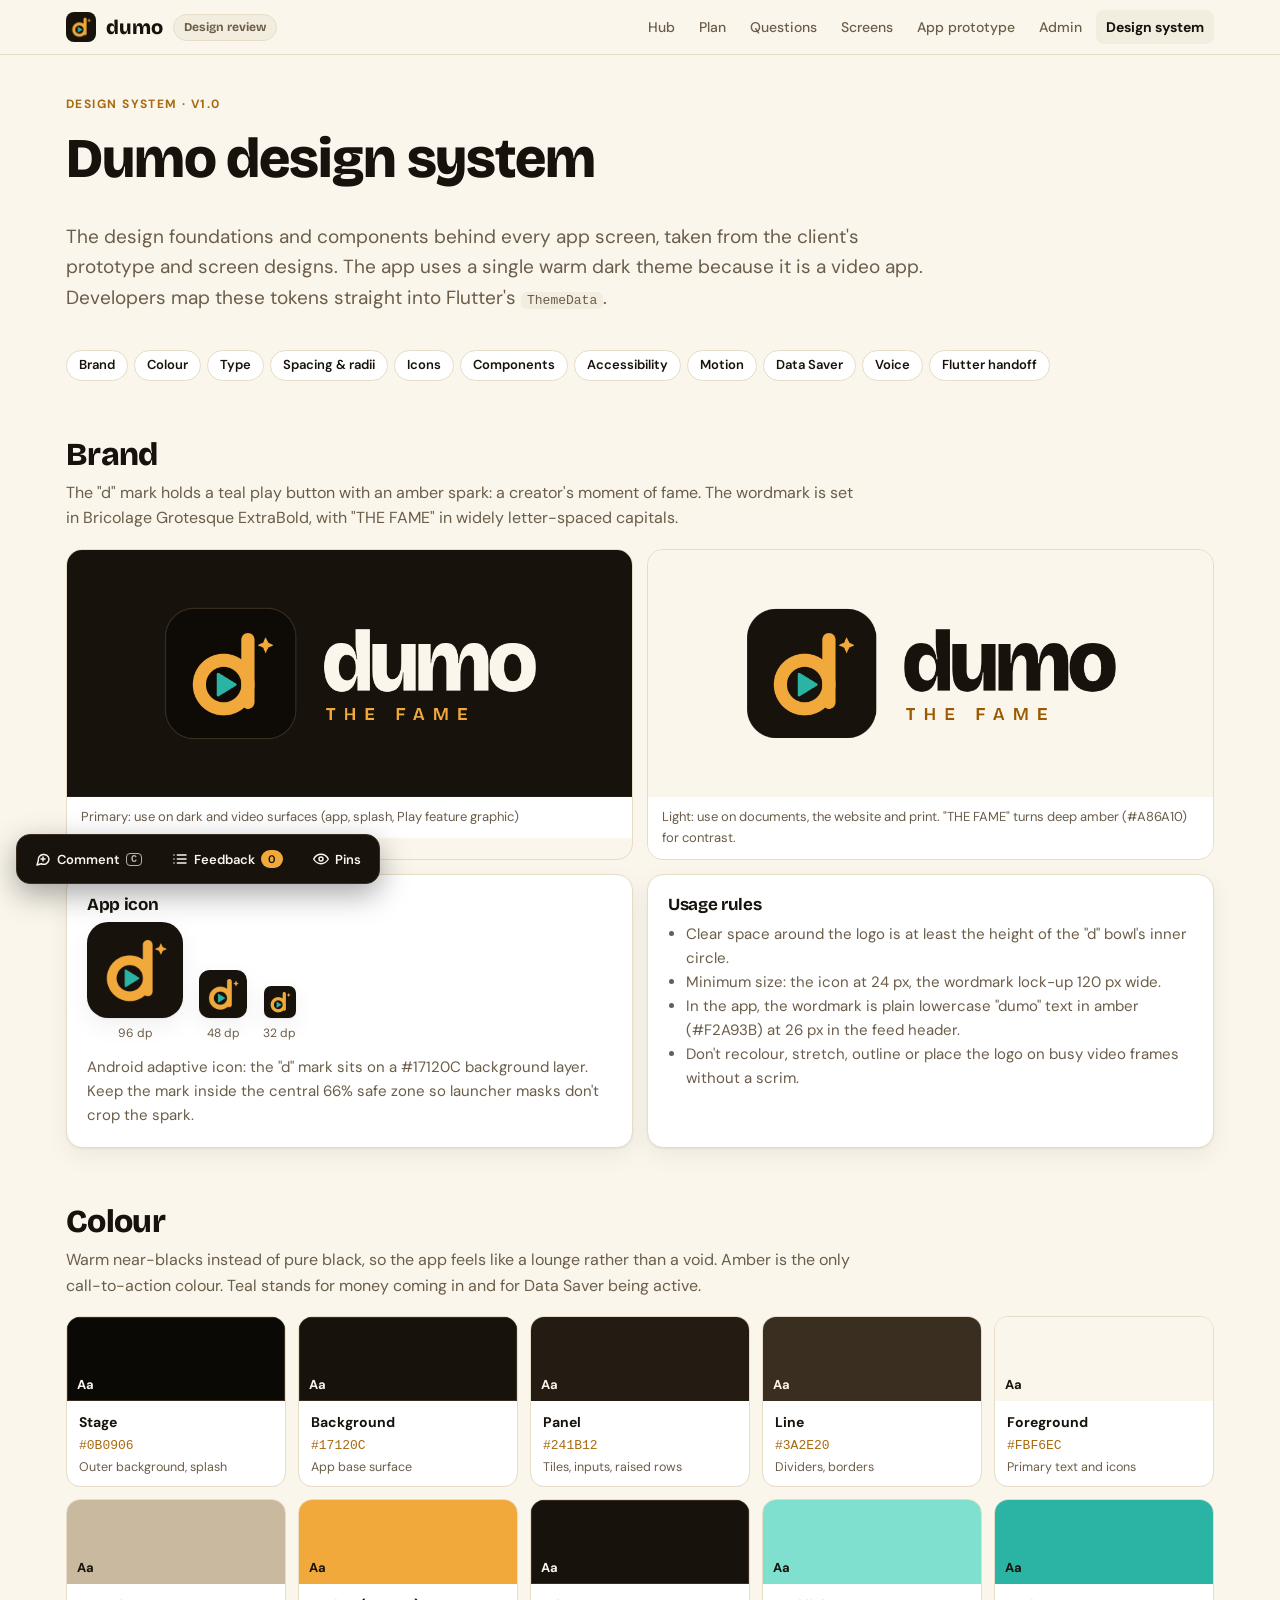
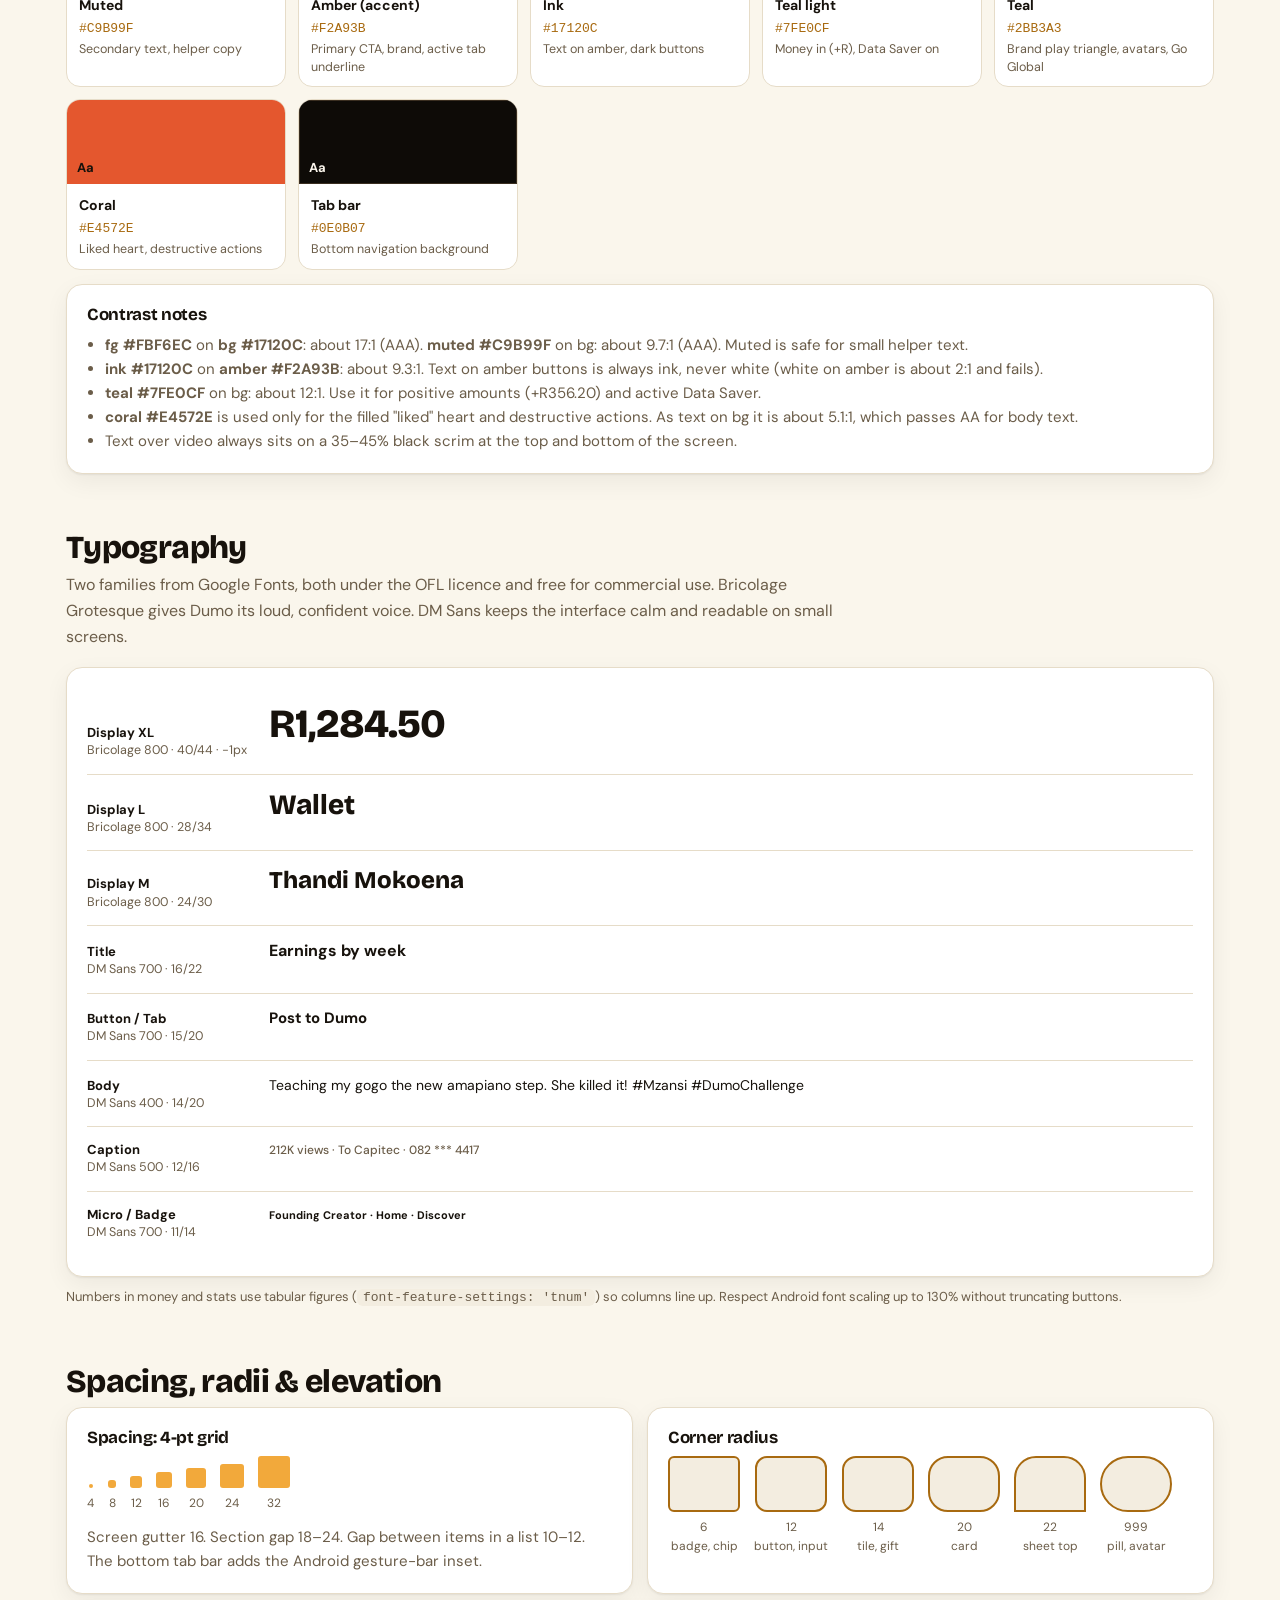
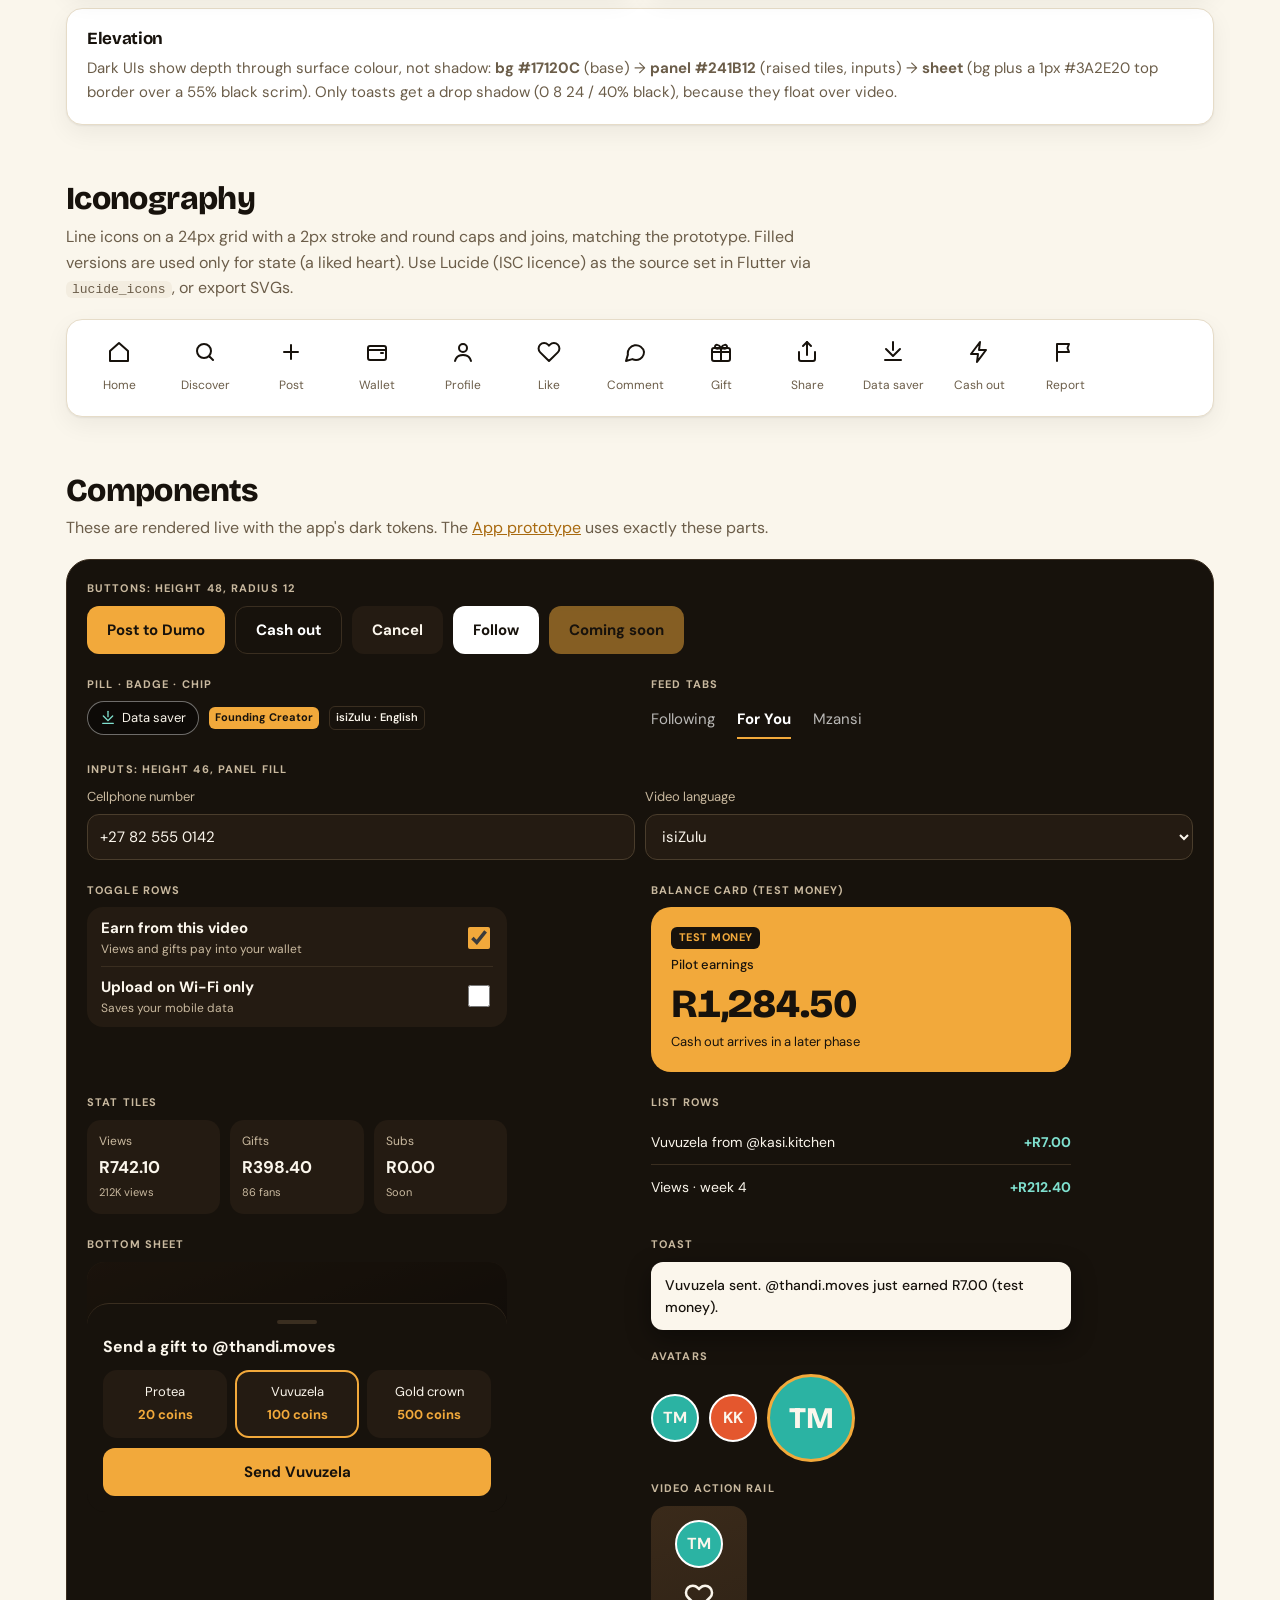
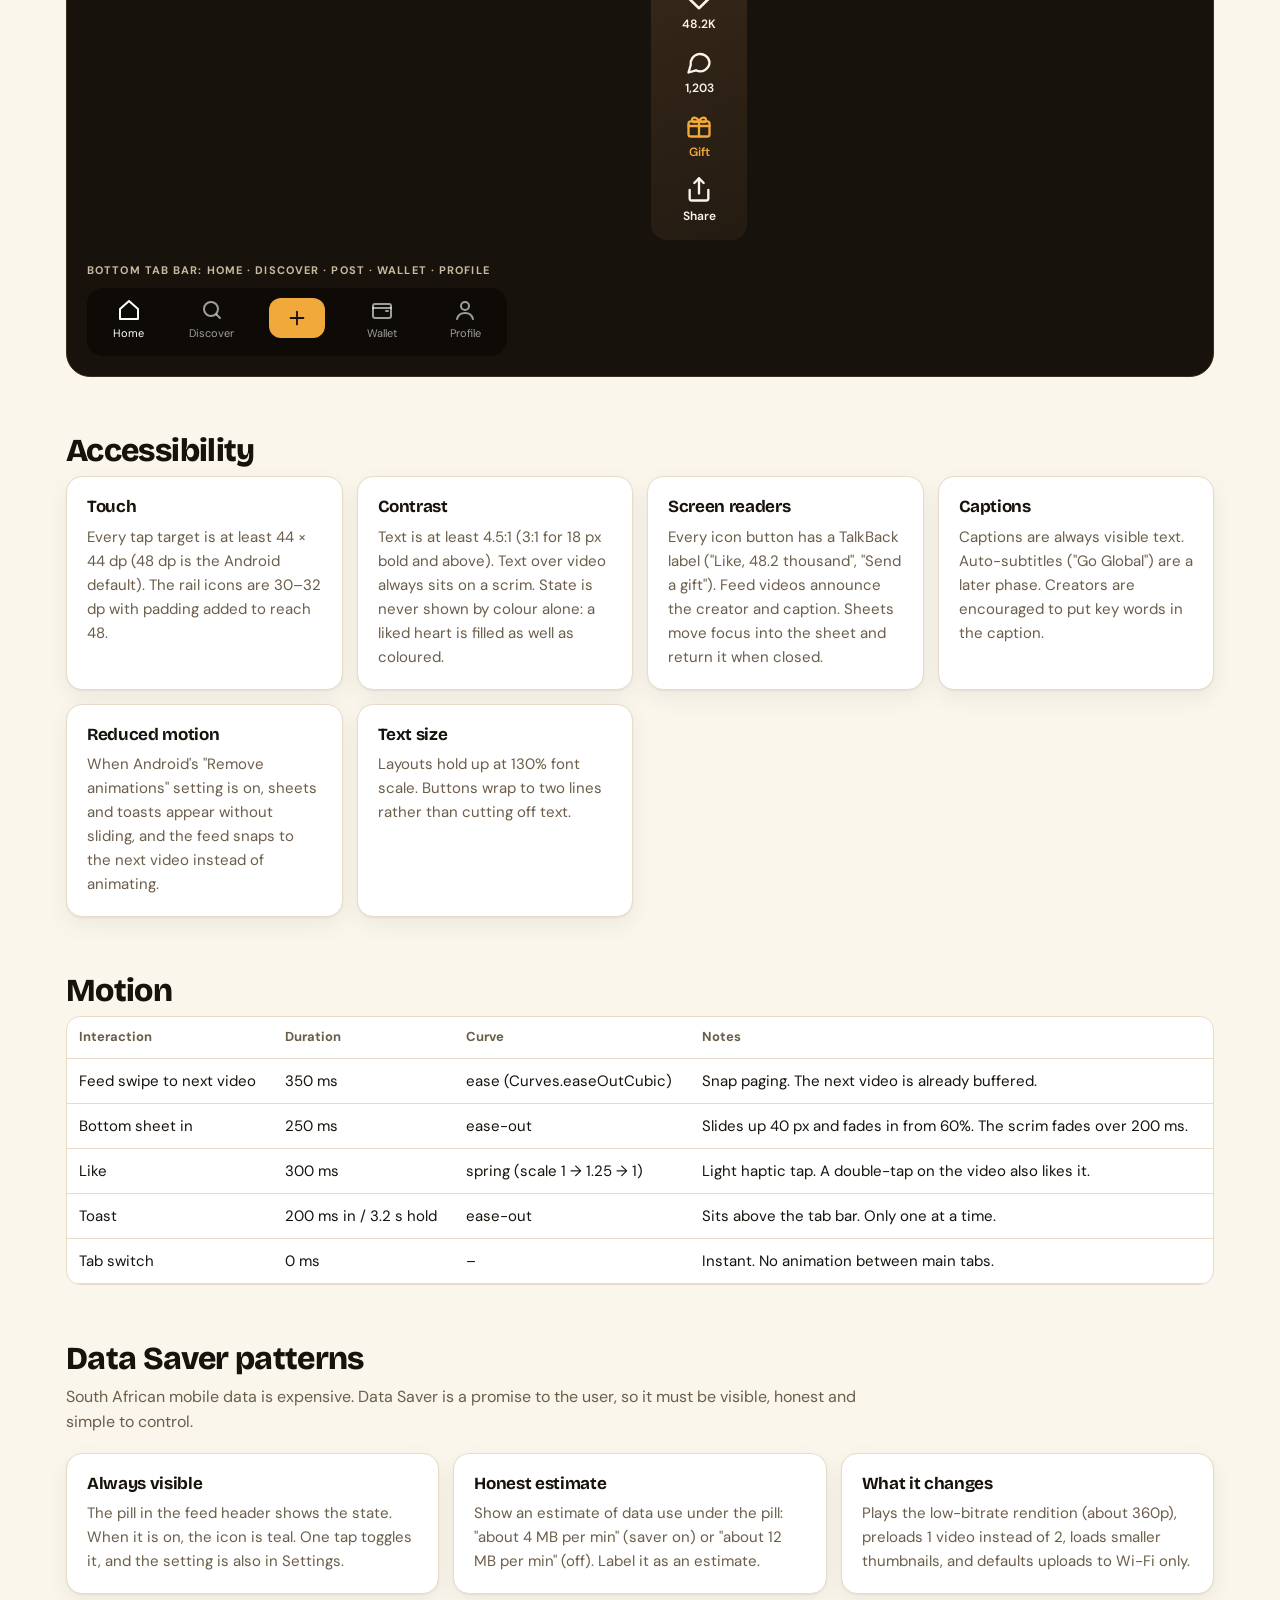
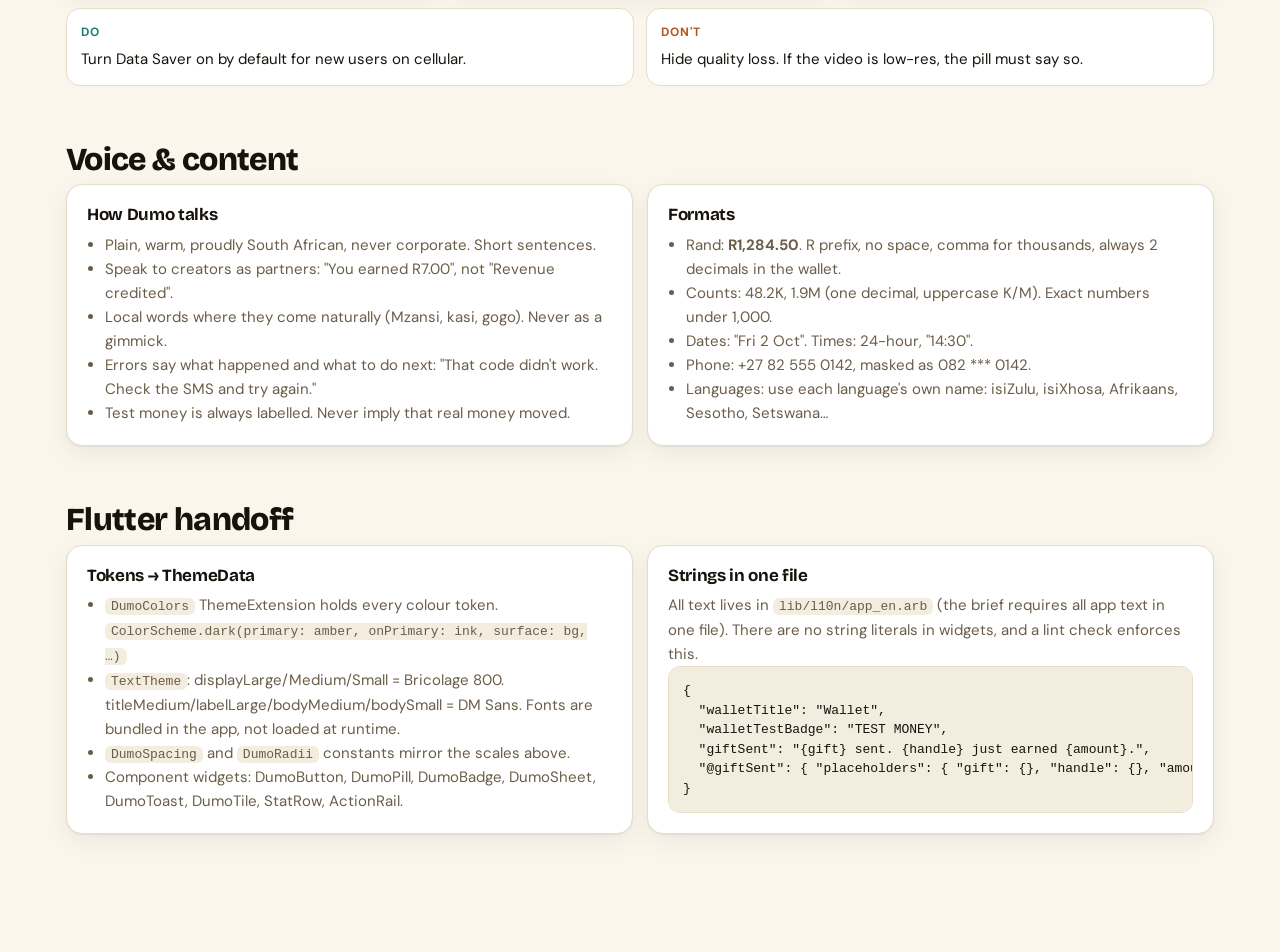
==== design-system.html @ 5aee9563 "Design review round 1: app prototype, screen board, admin, plan, questions, design system Co-Authore" ====
<!doctype html>
<html lang="en">
<head>
<meta charset="utf-8">
<meta name="viewport" content="width=device-width,initial-scale=1">
<meta name="robots" content="noindex,nofollow">
<title>Dumo Design System</title>
<link rel="preconnect" href="https://fonts.googleapis.com">
<link rel="preconnect" href="https://fonts.gstatic.com" crossorigin>
<link rel="stylesheet" href="https://fonts.googleapis.com/css2?family=Bricolage+Grotesque:opsz,wght@12..96,600;12..96,800&family=DM+Sans:wght@400;500;700&display=swap">
<link rel="icon" href="assets/dumo-icon.png">
<link rel="stylesheet" href="assets/brand.css">
<script src="assets/review.js" defer></script>
<style>
  main.page{overflow-x:clip}
  .hero{display:flex;flex-direction:column;gap:12px}
  .hero h1{font-size:clamp(34px,6vw,56px);font-weight:800}
  section{margin-top:56px;scroll-margin-top:80px}
  section > h2{font-size:clamp(24px,3.4vw,32px);font-weight:800;margin-bottom:6px}
  section > .sub{color:var(--muted);margin:0 0 18px;max-width:72ch}
  h3{font-size:17px;font-weight:700;margin:0 0 8px}
  .toc{display:flex;flex-wrap:wrap;gap:6px;list-style:none;margin:6px 0 0;padding:0}
  .toc a{display:inline-block;font-size:13px;font-weight:600;text-decoration:none;color:var(--fg);background:var(--surface);border:1px solid var(--line);border-radius:999px;padding:4px 12px}
  .grid2{display:grid;grid-template-columns:repeat(auto-fit,minmax(min(100%,320px),1fr));gap:14px}
  .grid3{display:grid;grid-template-columns:repeat(auto-fit,minmax(min(100%,240px),1fr));gap:14px}
  .card p,.card li{font-size:15px;color:var(--muted)}
  .card ul{margin:0;padding-left:18px}
  .card p{margin:0}

  /* brand */
  .logo-tile{border-radius:16px;overflow:hidden;border:1px solid var(--line)}
  .logo-tile img{display:block;width:100%}
  .logo-tile figcaption{padding:10px 14px;font-size:13px;color:var(--muted);background:var(--surface)}
  .icon-row{display:flex;gap:16px;align-items:flex-end;flex-wrap:wrap}
  .icon-row figure{margin:0;display:flex;flex-direction:column;gap:6px;align-items:center;font-size:12px;color:var(--muted)}
  .icon-row img{border-radius:22%;display:block;box-shadow:var(--shadow)}

  /* colours */
  .swatches{display:grid;grid-template-columns:repeat(auto-fill,minmax(min(100%,200px),1fr));gap:12px}
  .sw{background:var(--surface);border:1px solid var(--line);border-radius:14px;overflow:hidden}
  .sw .c{height:84px;display:flex;align-items:flex-end;padding:8px 10px;font:700 13px var(--body)}
  .sw .i{padding:10px 12px;display:flex;flex-direction:column;gap:2px}
  .sw b{font-size:14px}
  .sw code{font-size:13px;color:var(--accent)}
  .sw span{font-size:12.5px;color:var(--muted);line-height:1.4}

  /* type */
  .type-row{display:grid;grid-template-columns:minmax(120px,170px) 1fr;gap:12px;align-items:baseline;padding:14px 0;border-bottom:1px solid var(--line)}
  .type-row:last-child{border-bottom:none}
  .type-row .spec{font-size:12.5px;color:var(--muted);line-height:1.4}
  .type-row .spec b{display:block;color:var(--fg);font-size:13px}
  .sample{overflow-wrap:anywhere;line-height:1.2}
  @media (max-width:520px){.type-row{grid-template-columns:1fr;gap:4px}}

  /* tokens */
  .scale{display:flex;flex-wrap:wrap;gap:14px;align-items:flex-end}
  .scale div{display:flex;flex-direction:column;align-items:center;gap:6px;font-size:12px;color:var(--muted)}
  .scale i{display:block;background:var(--accent-bg);border-radius:3px}
  .radii{display:flex;flex-wrap:wrap;gap:14px}
  .radii div{display:flex;flex-direction:column;align-items:center;gap:6px;font-size:12px;color:var(--muted);text-align:center}
  .radii i{display:block;width:72px;height:56px;background:var(--surface-2);border:2px solid var(--accent)}

  /* phone surface — app dark tokens */
  .surface{
    --a-stage:#0B0906;--a-bg:#17120C;--a-panel:#241B12;--a-line:#3A2E20;--a-fg:#FBF6EC;--a-muted:#C9B99F;--a-accent:#F2A93B;--a-teal:#7FE0CF;--a-ink:#17120C;
    background:var(--a-bg);color:var(--a-fg);border-radius:24px;border:1px solid var(--a-line);padding:20px;display:grid;gap:22px;font-family:var(--body)
  }
  .surface .lbl{font-size:11px;font-weight:700;letter-spacing:.1em;text-transform:uppercase;color:var(--a-muted);margin-bottom:8px}
  .surface .row{display:flex;flex-wrap:wrap;gap:10px;align-items:center}
  .a-btn{height:48px;border-radius:12px;border:none;font:700 15px var(--body);display:inline-flex;align-items:center;justify-content:center;gap:8px;padding:0 20px;cursor:pointer}
  .a-btn.acc{background:var(--a-accent);color:var(--a-ink)}
  .a-btn.dark{background:var(--a-ink);color:#fff;border:1px solid var(--a-line)}
  .a-btn.ghost{background:var(--a-panel);color:var(--a-fg)}
  .a-btn.light{background:#fff;color:var(--a-ink)}
  .a-btn:disabled{opacity:.5;cursor:not-allowed}
  .a-pill{display:inline-flex;align-items:center;gap:6px;height:34px;padding:0 12px;border-radius:999px;border:1px solid rgba(255,255,255,.4);background:rgba(0,0,0,.4);font-size:13px;color:var(--a-fg)}
  .a-badge{font-size:11px;font-weight:700;color:var(--a-ink);background:var(--a-accent);border-radius:6px;padding:2px 6px}
  .a-chip{font-size:11px;font-weight:600;color:var(--a-fg);border:1px solid var(--a-line);border-radius:6px;padding:2px 6px}
  .a-tabs{display:flex;gap:22px}
  .a-tabs span{padding:6px 0;color:rgba(255,255,255,.7);font-size:15px}
  .a-tabs span.on{color:#fff;font-weight:700;border-bottom:2px solid var(--a-accent)}
  .a-field{display:flex;flex-direction:column;gap:6px;font-size:13px;color:var(--a-muted);flex:1;min-width:min(100%,220px)}
  .a-field input,.a-field select{height:46px;background:var(--a-panel);border:1px solid #4A3D2C;border-radius:12px;color:var(--a-fg);padding:0 12px;font:400 15px var(--body);width:100%}
  .a-toggles{background:var(--a-panel);border-radius:16px;padding:2px 14px;max-width:420px}
  .a-toggles label{display:flex;justify-content:space-between;align-items:center;gap:12px;min-height:58px;border-bottom:1px solid var(--a-line)}
  .a-toggles label:last-child{border-bottom:none}
  .a-toggles strong{font-size:15px;display:block}
  .a-toggles small{display:block;font-size:12px;color:var(--a-muted)}
  .a-toggles input{width:22px;height:22px;accent-color:var(--a-accent);flex:none}
  .a-tiles{display:grid;grid-template-columns:repeat(3,minmax(0,1fr));gap:10px;max-width:420px}
  .a-tile{background:var(--a-panel);border-radius:14px;padding:12px;display:flex;flex-direction:column;gap:3px}
  .a-tile span{font-size:12px;color:var(--a-muted)}
  .a-tile b{font-size:17px;font-variant-numeric:tabular-nums}
  .a-tile small{font-size:11px;color:var(--a-muted)}
  .a-card{background:var(--a-accent);color:var(--a-ink);border-radius:20px;padding:20px;display:flex;flex-direction:column;gap:6px;max-width:420px}
  .a-card .big{font-family:var(--display);font-weight:800;font-size:40px;letter-spacing:-1px;font-variant-numeric:tabular-nums;line-height:1.1}
  .a-test{align-self:flex-start;font-size:11px;font-weight:800;background:var(--a-ink);color:var(--a-accent);border-radius:6px;padding:2px 8px;letter-spacing:.04em}
  .a-list{list-style:none;margin:0;padding:0;max-width:420px}
  .a-list li{display:flex;justify-content:space-between;padding:11px 0;border-bottom:1px solid var(--a-line);font-size:14px}
  .a-list li:last-child{border-bottom:none}
  .a-plus{color:var(--a-teal);font-weight:700;font-variant-numeric:tabular-nums}
  .a-sheetwrap{position:relative;height:250px;border-radius:18px;overflow:hidden;background:linear-gradient(160deg,#3A2A1A,#17120C);max-width:420px}
  .a-scrim{position:absolute;inset:0;background:rgba(0,0,0,.55)}
  .a-sheet{position:absolute;left:0;right:0;bottom:0;background:var(--a-bg);border-top:1px solid var(--a-line);border-radius:22px 22px 0 0;padding:16px;display:flex;flex-direction:column;gap:10px}
  .a-grab{width:40px;height:4px;border-radius:2px;background:var(--a-line);align-self:center}
  .a-gifts{display:grid;grid-template-columns:repeat(3,minmax(0,1fr));gap:8px}
  .a-gift{background:var(--a-panel);border:2px solid transparent;border-radius:14px;padding:10px 6px;display:flex;flex-direction:column;align-items:center;gap:2px;font-size:13px}
  .a-gift.sel{border-color:var(--a-accent)}
  .a-gift b{color:var(--a-accent)}
  .a-toast{background:var(--a-fg);color:var(--a-ink);border-radius:12px;padding:12px 14px;font-size:14px;font-weight:500;box-shadow:0 8px 24px rgba(0,0,0,.4);max-width:420px}
  .a-tabbar{display:flex;justify-content:space-around;align-items:flex-start;background:#0E0B07;padding:10px 0 14px;border-radius:16px;max-width:420px}
  .a-tabbar span{display:flex;flex-direction:column;align-items:center;gap:3px;font-size:11px;color:rgba(255,255,255,.6);min-width:52px}
  .a-tabbar span.on{color:#fff}
  .a-tabbar .post{width:56px;height:40px;border-radius:12px;background:var(--a-accent);justify-content:center}
  .a-av{width:48px;height:48px;border-radius:50%;border:2px solid #fff;display:flex;align-items:center;justify-content:center;font-weight:700;background:#2BB3A3}
  .a-av.lg{width:88px;height:88px;border:3px solid var(--a-accent);font-family:var(--display);font-weight:800;font-size:30px}
  .a-rail{display:flex;flex-direction:column;align-items:center;gap:14px;background:linear-gradient(160deg,#3A2A1A,#241B12);border-radius:16px;padding:14px 12px}
  .a-rail div{display:flex;flex-direction:column;align-items:center;gap:3px;font-size:12px;font-weight:600}
  .split{display:grid;grid-template-columns:repeat(auto-fit,minmax(min(100%,300px),1fr));gap:22px;align-items:start}

  .do-dont{display:grid;grid-template-columns:repeat(auto-fit,minmax(min(100%,280px),1fr));gap:12px}
  .do-dont div{border-radius:14px;padding:14px;border:1px solid var(--line);background:var(--surface);font-size:15px}
  .do-dont b{display:block;font-size:12px;letter-spacing:.08em;text-transform:uppercase;margin-bottom:4px}
  .do b{color:var(--ok)} .dont b{color:var(--warn)}
  code.k{font-size:13px;background:var(--surface-2);border-radius:6px;padding:1px 6px}
  pre{background:var(--surface-2);border:1px solid var(--line);border-radius:12px;padding:14px;overflow:auto;font-size:13px;line-height:1.5;margin:0}
</style>
</head>
<body>
<header class="site-head"><div class="in"><a class="brand" href="./"><img src="assets/dumo-icon.png" alt="">dumo <span class="chip">Design review</span></a><nav><a href="./">Hub</a><a href="plan.html">Plan</a><a href="questions.html">Questions</a><a href="board.html">Screens</a><a href="app/">App prototype</a><a href="admin/">Admin</a><a href="design-system.html" aria-current="page">Design system</a></nav></div></header>

<main class="page">
  <div class="hero" id="top">
    <span class="eyebrow">Design system · v1.0</span>
    <h1>Dumo design system</h1>
    <p class="lede">The design foundations and components behind every app screen, taken from the client's prototype and screen designs. The app uses a single warm dark theme because it is a video app. Developers map these tokens straight into Flutter's <code class="k">ThemeData</code>.</p>
    <ul class="toc" aria-label="On this page">
      <li><a href="#brand">Brand</a></li><li><a href="#color">Colour</a></li><li><a href="#type">Type</a></li><li><a href="#space">Spacing &amp; radii</a></li><li><a href="#icons">Icons</a></li><li><a href="#components">Components</a></li><li><a href="#a11y">Accessibility</a></li><li><a href="#motion">Motion</a></li><li><a href="#saver">Data Saver</a></li><li><a href="#voice">Voice</a></li><li><a href="#flutter">Flutter handoff</a></li>
    </ul>
  </div>

  <section id="brand">
    <h2>Brand</h2>
    <p class="sub">The "d" mark holds a teal play button with an amber spark: a creator's moment of fame. The wordmark is set in Bricolage Grotesque ExtraBold, with "THE FAME" in widely letter-spaced capitals.</p>
    <div class="grid2">
      <figure class="logo-tile" style="margin:0"><img src="assets/dumo-logo-dark.png" alt="Dumo The Fame logo on a dark background"><figcaption>Primary: use on dark and video surfaces (app, splash, Play feature graphic)</figcaption></figure>
      <figure class="logo-tile" style="margin:0"><img src="assets/dumo-logo-light.png" alt="Dumo The Fame logo on a light background"><figcaption>Light: use on documents, the website and print. "THE FAME" turns deep amber (#A86A10) for contrast.</figcaption></figure>
    </div>
    <div class="grid2" style="margin-top:14px">
      <div class="card">
        <h3>App icon</h3>
        <div class="icon-row">
          <figure><img src="assets/dumo-icon.png" alt="Dumo app icon" width="96" height="96">96 dp</figure>
          <figure><img src="assets/dumo-icon.png" alt="" width="48" height="48">48 dp</figure>
          <figure><img src="assets/dumo-icon.png" alt="" width="32" height="32">32 dp</figure>
        </div>
        <p style="margin-top:12px">Android adaptive icon: the "d" mark sits on a #17120C background layer. Keep the mark inside the central 66% safe zone so launcher masks don't crop the spark.</p>
      </div>
      <div class="card">
        <h3>Usage rules</h3>
        <ul>
          <li>Clear space around the logo is at least the height of the "d" bowl's inner circle.</li>
          <li>Minimum size: the icon at 24 px, the wordmark lock-up 120 px wide.</li>
          <li>In the app, the wordmark is plain lowercase "dumo" text in amber (#F2A93B) at 26 px in the feed header.</li>
          <li>Don't recolour, stretch, outline or place the logo on busy video frames without a scrim.</li>
        </ul>
      </div>
    </div>
  </section>

  <section id="color">
    <h2>Colour</h2>
    <p class="sub">Warm near-blacks instead of pure black, so the app feels like a lounge rather than a void. Amber is the only call-to-action colour. Teal stands for money coming in and for Data Saver being active.</p>
    <div class="swatches" id="swatches"></div>
    <div class="card" style="margin-top:14px">
      <h3>Contrast notes</h3>
      <ul>
        <li><b>fg #FBF6EC</b> on <b>bg #17120C</b>: about 17:1 (AAA). <b>muted #C9B99F</b> on bg: about 9.7:1 (AAA). Muted is safe for small helper text.</li>
        <li><b>ink #17120C</b> on <b>amber #F2A93B</b>: about 9.3:1. Text on amber buttons is always ink, never white (white on amber is about 2:1 and fails).</li>
        <li><b>teal #7FE0CF</b> on bg: about 12:1. Use it for positive amounts (+R356.20) and active Data Saver.</li>
        <li><b>coral #E4572E</b> is used only for the filled "liked" heart and destructive actions. As text on bg it is about 5.1:1, which passes AA for body text.</li>
        <li>Text over video always sits on a 35–45% black scrim at the top and bottom of the screen.</li>
      </ul>
    </div>
  </section>

  <section id="type">
    <h2>Typography</h2>
    <p class="sub">Two families from Google Fonts, both under the OFL licence and free for commercial use. Bricolage Grotesque gives Dumo its loud, confident voice. DM Sans keeps the interface calm and readable on small screens.</p>
    <div class="card">
      <div class="type-row"><div class="spec"><b>Display XL</b>Bricolage 800 · 40/44 · −1px</div><div class="sample" style="font:800 40px/1.1 var(--display);letter-spacing:-1px">R1,284.50</div></div>
      <div class="type-row"><div class="spec"><b>Display L</b>Bricolage 800 · 28/34</div><div class="sample" style="font:800 28px/1.2 var(--display)">Wallet</div></div>
      <div class="type-row"><div class="spec"><b>Display M</b>Bricolage 800 · 24/30</div><div class="sample" style="font:800 24px/1.25 var(--display)">Thandi Mokoena</div></div>
      <div class="type-row"><div class="spec"><b>Title</b>DM Sans 700 · 16/22</div><div class="sample" style="font:700 16px/1.4 var(--body)">Earnings by week</div></div>
      <div class="type-row"><div class="spec"><b>Button / Tab</b>DM Sans 700 · 15/20</div><div class="sample" style="font:700 15px/1.35 var(--body)">Post to Dumo</div></div>
      <div class="type-row"><div class="spec"><b>Body</b>DM Sans 400 · 14/20</div><div class="sample" style="font:400 14px/1.45 var(--body)">Teaching my gogo the new amapiano step. She killed it! #Mzansi #DumoChallenge</div></div>
      <div class="type-row"><div class="spec"><b>Caption</b>DM Sans 500 · 12/16</div><div class="sample" style="font:500 12px/1.4 var(--body);color:var(--muted)">212K views · To Capitec · 082 *** 4417</div></div>
      <div class="type-row"><div class="spec"><b>Micro / Badge</b>DM Sans 700 · 11/14</div><div class="sample" style="font:700 11px/1.3 var(--body)">Founding Creator · Home · Discover</div></div>
    </div>
    <p class="note" style="font-size:13px;color:var(--muted);margin-top:10px">Numbers in money and stats use tabular figures (<code class="k">font-feature-settings: 'tnum'</code>) so columns line up. Respect Android font scaling up to 130% without truncating buttons.</p>
  </section>

  <section id="space">
    <h2>Spacing, radii &amp; elevation</h2>
    <div class="grid2">
      <div class="card">
        <h3>Spacing: 4-pt grid</h3>
        <div class="scale">
          <div><i style="width:4px;height:4px"></i>4</div><div><i style="width:8px;height:8px"></i>8</div><div><i style="width:12px;height:12px"></i>12</div><div><i style="width:16px;height:16px"></i>16</div><div><i style="width:20px;height:20px"></i>20</div><div><i style="width:24px;height:24px"></i>24</div><div><i style="width:32px;height:32px"></i>32</div>
        </div>
        <p style="margin-top:12px">Screen gutter 16. Section gap 18–24. Gap between items in a list 10–12. The bottom tab bar adds the Android gesture-bar inset.</p>
      </div>
      <div class="card">
        <h3>Corner radius</h3>
        <div class="radii">
          <div><i style="border-radius:6px"></i>6<br>badge, chip</div>
          <div><i style="border-radius:12px"></i>12<br>button, input</div>
          <div><i style="border-radius:14px"></i>14<br>tile, gift</div>
          <div><i style="border-radius:20px"></i>20<br>card</div>
          <div><i style="border-radius:22px 22px 0 0"></i>22<br>sheet top</div>
          <div><i style="border-radius:999px"></i>999<br>pill, avatar</div>
        </div>
      </div>
    </div>
    <div class="card" style="margin-top:14px">
      <h3>Elevation</h3>
      <p>Dark UIs show depth through surface colour, not shadow: <b>bg #17120C</b> (base) → <b>panel #241B12</b> (raised tiles, inputs) → <b>sheet</b> (bg plus a 1px #3A2E20 top border over a 55% black scrim). Only toasts get a drop shadow (0 8 24 / 40% black), because they float over video.</p>
    </div>
  </section>

  <section id="icons">
    <h2>Iconography</h2>
    <p class="sub">Line icons on a 24px grid with a 2px stroke and round caps and joins, matching the prototype. Filled versions are used only for state (a liked heart). Use Lucide (ISC licence) as the source set in Flutter via <code class="k">lucide_icons</code>, or export SVGs.</p>
    <div class="card"><div class="row" style="display:flex;flex-wrap:wrap;gap:22px;color:var(--fg)" id="iconRow"></div></div>
  </section>

  <section id="components">
    <h2>Components</h2>
    <p class="sub">These are rendered live with the app's dark tokens. The <a href="app/">App prototype</a> uses exactly these parts.</p>
    <div class="surface" id="kit">
      <div>
        <div class="lbl">Buttons: height 48, radius 12</div>
        <div class="row">
          <button class="a-btn acc" type="button">Post to Dumo</button>
          <button class="a-btn dark" type="button">Cash out</button>
          <button class="a-btn ghost" type="button">Cancel</button>
          <button class="a-btn light" type="button">Follow</button>
          <button class="a-btn acc" type="button" disabled>Coming soon</button>
        </div>
      </div>
      <div class="split">
        <div>
          <div class="lbl">Pill · badge · chip</div>
          <div class="row">
            <span class="a-pill"><svg width="16" height="16" viewBox="0 0 24 24" fill="none" stroke="#7FE0CF" stroke-width="2" stroke-linecap="round"><path d="M12 2v8"/><path d="M5 9l7 7 7-7"/><path d="M4 20h16"/></svg>Data saver</span>
            <span class="a-badge">Founding Creator</span>
            <span class="a-chip">isiZulu · English</span>
          </div>
        </div>
        <div>
          <div class="lbl">Feed tabs</div>
          <div class="a-tabs"><span>Following</span><span class="on">For You</span><span>Mzansi</span></div>
        </div>
      </div>
      <div>
        <div class="lbl">Inputs: height 46, panel fill</div>
        <div class="row">
          <label class="a-field">Cellphone number<input value="+27 82 555 0142" aria-label="Cellphone number example"></label>
          <label class="a-field">Video language<select aria-label="Video language example"><option>isiZulu</option><option>English</option></select></label>
        </div>
      </div>
      <div class="split">
        <div>
          <div class="lbl">Toggle rows</div>
          <div class="a-toggles">
            <label><span><strong>Earn from this video</strong><small>Views and gifts pay into your wallet</small></span><input type="checkbox" checked></label>
            <label><span><strong>Upload on Wi-Fi only</strong><small>Saves your mobile data</small></span><input type="checkbox"></label>
          </div>
        </div>
        <div>
          <div class="lbl">Balance card (test money)</div>
          <div class="a-card">
            <span class="a-test">TEST MONEY</span>
            <span style="font-size:13px;font-weight:500">Pilot earnings</span>
            <span class="big">R1,284.50</span>
            <span style="font-size:13px">Cash out arrives in a later phase</span>
          </div>
        </div>
      </div>
      <div class="split">
        <div>
          <div class="lbl">Stat tiles</div>
          <div class="a-tiles">
            <div class="a-tile"><span>Views</span><b>R742.10</b><small>212K views</small></div>
            <div class="a-tile"><span>Gifts</span><b>R398.40</b><small>86 fans</small></div>
            <div class="a-tile"><span>Subs</span><b>R0.00</b><small>Soon</small></div>
          </div>
        </div>
        <div>
          <div class="lbl">List rows</div>
          <ul class="a-list">
            <li><span>Vuvuzela from @kasi.kitchen</span><span class="a-plus">+R7.00</span></li>
            <li><span>Views · week 4</span><span class="a-plus">+R212.40</span></li>
          </ul>
        </div>
      </div>
      <div class="split">
        <div>
          <div class="lbl">Bottom sheet</div>
          <div class="a-sheetwrap">
            <div class="a-scrim"></div>
            <div class="a-sheet">
              <span class="a-grab"></span>
              <b style="font-size:16px">Send a gift to @thandi.moves</b>
              <div class="a-gifts"><div class="a-gift"><span>Protea</span><b>20 coins</b></div><div class="a-gift sel"><span>Vuvuzela</span><b>100 coins</b></div><div class="a-gift"><span>Gold crown</span><b>500 coins</b></div></div>
              <button class="a-btn acc" type="button" style="width:100%">Send Vuvuzela</button>
            </div>
          </div>
        </div>
        <div style="display:grid;gap:18px">
          <div>
            <div class="lbl">Toast</div>
            <div class="a-toast">Vuvuzela sent. @thandi.moves just earned R7.00 (test money).</div>
          </div>
          <div>
            <div class="lbl">Avatars</div>
            <div class="row"><span class="a-av">TM</span><span class="a-av" style="background:#E4572E">KK</span><span class="a-av lg">TM</span></div>
          </div>
          <div>
            <div class="lbl">Video action rail</div>
            <div class="a-rail" style="max-width:96px" id="rail"></div>
          </div>
        </div>
      </div>
      <div>
        <div class="lbl">Bottom tab bar: Home · Discover · Post · Wallet · Profile</div>
        <div class="a-tabbar" id="tabbar"></div>
      </div>
    </div>
  </section>

  <section id="a11y">
    <h2>Accessibility</h2>
    <div class="grid3">
      <div class="card"><h3>Touch</h3><p>Every tap target is at least 44 × 44 dp (48 dp is the Android default). The rail icons are 30–32 dp with padding added to reach 48.</p></div>
      <div class="card"><h3>Contrast</h3><p>Text is at least 4.5:1 (3:1 for 18 px bold and above). Text over video always sits on a scrim. State is never shown by colour alone: a liked heart is filled as well as coloured.</p></div>
      <div class="card"><h3>Screen readers</h3><p>Every icon button has a TalkBack label ("Like, 48.2 thousand", "Send a gift"). Feed videos announce the creator and caption. Sheets move focus into the sheet and return it when closed.</p></div>
      <div class="card"><h3>Captions</h3><p>Captions are always visible text. Auto-subtitles ("Go Global") are a later phase. Creators are encouraged to put key words in the caption.</p></div>
      <div class="card"><h3>Reduced motion</h3><p>When Android's "Remove animations" setting is on, sheets and toasts appear without sliding, and the feed snaps to the next video instead of animating.</p></div>
      <div class="card"><h3>Text size</h3><p>Layouts hold up at 130% font scale. Buttons wrap to two lines rather than cutting off text.</p></div>
    </div>
  </section>

  <section id="motion">
    <h2>Motion</h2>
    <div class="table-wrap">
      <table>
        <thead><tr><th>Interaction</th><th>Duration</th><th>Curve</th><th>Notes</th></tr></thead>
        <tbody>
          <tr><td>Feed swipe to next video</td><td>350 ms</td><td>ease (Curves.easeOutCubic)</td><td>Snap paging. The next video is already buffered.</td></tr>
          <tr><td>Bottom sheet in</td><td>250 ms</td><td>ease-out</td><td>Slides up 40 px and fades in from 60%. The scrim fades over 200 ms.</td></tr>
          <tr><td>Like</td><td>300 ms</td><td>spring (scale 1 → 1.25 → 1)</td><td>Light haptic tap. A double-tap on the video also likes it.</td></tr>
          <tr><td>Toast</td><td>200 ms in / 3.2 s hold</td><td>ease-out</td><td>Sits above the tab bar. Only one at a time.</td></tr>
          <tr><td>Tab switch</td><td>0 ms</td><td>–</td><td>Instant. No animation between main tabs.</td></tr>
        </tbody>
      </table>
    </div>
  </section>

  <section id="saver">
    <h2>Data Saver patterns</h2>
    <p class="sub">South African mobile data is expensive. Data Saver is a promise to the user, so it must be visible, honest and simple to control.</p>
    <div class="grid3">
      <div class="card"><h3>Always visible</h3><p>The pill in the feed header shows the state. When it is on, the icon is teal. One tap toggles it, and the setting is also in Settings.</p></div>
      <div class="card"><h3>Honest estimate</h3><p>Show an estimate of data use under the pill: "about 4 MB per min" (saver on) or "about 12 MB per min" (off). Label it as an estimate.</p></div>
      <div class="card"><h3>What it changes</h3><p>Plays the low-bitrate rendition (about 360p), preloads 1 video instead of 2, loads smaller thumbnails, and defaults uploads to Wi-Fi only.</p></div>
    </div>
    <div class="do-dont" style="margin-top:14px">
      <div class="do"><b>Do</b>Turn Data Saver on by default for new users on cellular.</div>
      <div class="dont"><b>Don't</b>Hide quality loss. If the video is low-res, the pill must say so.</div>
    </div>
  </section>

  <section id="voice">
    <h2>Voice &amp; content</h2>
    <div class="grid2">
      <div class="card">
        <h3>How Dumo talks</h3>
        <ul>
          <li>Plain, warm, proudly South African, never corporate. Short sentences.</li>
          <li>Speak to creators as partners: "You earned R7.00", not "Revenue credited".</li>
          <li>Local words where they come naturally (Mzansi, kasi, gogo). Never as a gimmick.</li>
          <li>Errors say what happened and what to do next: "That code didn't work. Check the SMS and try again."</li>
          <li>Test money is always labelled. Never imply that real money moved.</li>
        </ul>
      </div>
      <div class="card">
        <h3>Formats</h3>
        <ul>
          <li>Rand: <b>R1,284.50</b>. R prefix, no space, comma for thousands, always 2 decimals in the wallet.</li>
          <li>Counts: 48.2K, 1.9M (one decimal, uppercase K/M). Exact numbers under 1,000.</li>
          <li>Dates: "Fri 2 Oct". Times: 24-hour, "14:30".</li>
          <li>Phone: +27 82 555 0142, masked as 082 *** 0142.</li>
          <li>Languages: use each language's own name: isiZulu, isiXhosa, Afrikaans, Sesotho, Setswana…</li>
        </ul>
      </div>
    </div>
  </section>

  <section id="flutter">
    <h2>Flutter handoff</h2>
    <div class="grid2">
      <div class="card">
        <h3>Tokens → ThemeData</h3>
        <ul>
          <li><code class="k">DumoColors</code> ThemeExtension holds every colour token. <code class="k">ColorScheme.dark(primary: amber, onPrimary: ink, surface: bg, …)</code></li>
          <li><code class="k">TextTheme</code>: displayLarge/Medium/Small = Bricolage 800. titleMedium/labelLarge/bodyMedium/bodySmall = DM Sans. Fonts are bundled in the app, not loaded at runtime.</li>
          <li><code class="k">DumoSpacing</code> and <code class="k">DumoRadii</code> constants mirror the scales above.</li>
          <li>Component widgets: DumoButton, DumoPill, DumoBadge, DumoSheet, DumoToast, DumoTile, StatRow, ActionRail.</li>
        </ul>
      </div>
      <div class="card">
        <h3>Strings in one file</h3>
        <p>All text lives in <code class="k">lib/l10n/app_en.arb</code> (the brief requires all app text in one file). There are no string literals in widgets, and a lint check enforces this.</p>
<pre>{
  "walletTitle": "Wallet",
  "walletTestBadge": "TEST MONEY",
  "giftSent": "{gift} sent. {handle} just earned {amount}.",
  "@giftSent": { "placeholders": { "gift": {}, "handle": {}, "amount": {} } }
}</pre>
      </div>
    </div>
  </section>
</main>

<script>
(function(){
  var sw = [
    ['Stage', '#0B0906', 'Outer background, splash', '#FBF6EC'],
    ['Background', '#17120C', 'App base surface', '#FBF6EC'],
    ['Panel', '#241B12', 'Tiles, inputs, raised rows', '#FBF6EC'],
    ['Line', '#3A2E20', 'Dividers, borders', '#FBF6EC'],
    ['Foreground', '#FBF6EC', 'Primary text and icons', '#17120C'],
    ['Muted', '#C9B99F', 'Secondary text, helper copy', '#17120C'],
    ['Amber (accent)', '#F2A93B', 'Primary CTA, brand, active tab underline', '#17120C'],
    ['Ink', '#17120C', 'Text on amber, dark buttons', '#FBF6EC'],
    ['Teal light', '#7FE0CF', 'Money in (+R), Data Saver on', '#17120C'],
    ['Teal', '#2BB3A3', 'Brand play triangle, avatars, Go Global', '#17120C'],
    ['Coral', '#E4572E', 'Liked heart, destructive actions', '#17120C'],
    ['Tab bar', '#0E0B07', 'Bottom navigation background', '#FBF6EC']
  ];
  document.getElementById('swatches').innerHTML = sw.map(function(s){
    return '<div class="sw"><div class="c" style="background:' + s[1] + ';color:' + s[3] + (s[1] === '#17120C' || s[1] === '#0B0906' || s[1] === '#0E0B07' ? ';box-shadow:inset 0 0 0 1px #3A2E20' : '') + '">Aa</div><div class="i"><b>' + s[0] + '</b><code>' + s[1] + '</code><span>' + s[2] + '</span></div></div>';
  }).join('');

  var I = {
    Home:'<path d="M3 11l9-8 9 8v10H3z"/>',
    Discover:'<circle cx="11" cy="11" r="7"/><path d="M20 20l-3.5-3.5"/>',
    Post:'<path d="M12 5v14M5 12h14"/>',
    Wallet:'<rect x="3" y="6" width="18" height="14" rx="2"/><path d="M16 13h2M3 10h18"/>',
    Profile:'<circle cx="12" cy="8" r="4"/><path d="M4 21c1-4 4.5-6 8-6s7 2 8 6"/>',
    Like:'<path d="M20.8 4.6a5.5 5.5 0 0 0-7.8 0L12 5.7l-1-1.1a5.5 5.5 0 0 0-7.8 7.8L12 21l8.8-8.6a5.5 5.5 0 0 0 0-7.8z"/>',
    Comment:'<path d="M21 12a8 8 0 0 1-11.6 7.1L3 21l1.9-6.4A8 8 0 1 1 21 12z"/>',
    Gift:'<rect x="3" y="8" width="18" height="13" rx="2"/><path d="M12 8v13M3 12h18"/><path d="M12 8c-2-4-6-4-6-1s6 1 6 1c0 0 6 2 6-1s-4-3-6 1z"/>',
    Share:'<path d="M4 12v7a2 2 0 0 0 2 2h12a2 2 0 0 0 2-2v-7"/><path d="M16 6l-4-4-4 4"/><path d="M12 2v13"/>',
    'Data saver':'<path d="M12 2v8"/><path d="M5 9l7 7 7-7"/><path d="M4 20h16"/>',
    'Cash out':'<path d="M13 2L4 14h7l-1 8 9-12h-7z"/>',
    Report:'<path d="M4 21V4h12l-1.5 4L16 12H4"/>'
  };
  function svg(k, size, stroke){ return '<svg width="' + size + '" height="' + size + '" viewBox="0 0 24 24" fill="none" stroke="' + (stroke || 'currentColor') + '" stroke-width="2" stroke-linecap="round" stroke-linejoin="round" aria-hidden="true">' + I[k] + '</svg>'; }
  document.getElementById('iconRow').innerHTML = Object.keys(I).map(function(k){
    return '<div style="display:flex;flex-direction:column;align-items:center;gap:6px;font-size:12px;color:var(--muted);min-width:64px">' + '<span style="color:var(--fg)">' + svg(k, 24) + '</span>' + k + '</div>';
  }).join('');
  document.getElementById('rail').innerHTML =
    '<span class="a-av">TM</span>' +
    '<div>' + svg('Like', 30) + '48.2K</div>' +
    '<div>' + svg('Comment', 28) + '1,203</div>' +
    '<div style="color:#F2A93B">' + svg('Gift', 28, '#F2A93B') + 'Gift</div>' +
    '<div>' + svg('Share', 28) + 'Share</div>';
  var tabs = ['Home','Discover','Post','Wallet','Profile'];
  document.getElementById('tabbar').innerHTML = tabs.map(function(t, i){
    if (t === 'Post') return '<span class="post">' + svg('Post', 22, '#17120C') + '</span>';
    return '<span' + (i === 0 ? ' class="on"' : '') + '>' + svg(t, 24) + t + '</span>';
  }).join('');
})();
</script>
</body>
</html>
---- assets/brand.css ----
/* Dumo design-review site: shared tokens + document-page styles.
   App prototype uses its own dark tokens (app/app.css) taken from the client prototype. */
:root{
  --amber:#F2A93B; --amber-deep:#A86A10; --teal:#2BB3A3; --teal-soft:#7FE0CF;
  --coral:#E4572E; --ink:#17120C;
  --display:'Bricolage Grotesque','Arial Black',sans-serif;
  --body:'DM Sans','Segoe UI',Arial,sans-serif;

  --bg:#FAF6EC; --surface:#FFFFFF; --surface-2:#F3EDE0; --line:#E6DCC8;
  --fg:#17120C; --muted:#6B5D49; --accent:#A86A10; --accent-bg:#F2A93B; --on-accent:#17120C;
  --ok:#1E7F72; --warn:#B4541F; --info:#365FB8;
  --shadow:0 1px 2px rgba(23,18,12,.06),0 8px 24px rgba(23,18,12,.06);
  color-scheme:light;
}
@media (prefers-color-scheme:dark){
  :root:not([data-theme="light"]){
    --bg:#17120C; --surface:#211A12; --surface-2:#2A2117; --line:#3A2E20;
    --fg:#FBF6EC; --muted:#C9B99F; --accent:#F2A93B; --accent-bg:#F2A93B; --on-accent:#17120C;
    --ok:#7FE0CF; --warn:#FF9C7A; --info:#9DB6F2;
    --shadow:0 1px 2px rgba(0,0,0,.3),0 8px 24px rgba(0,0,0,.3);
    color-scheme:dark;
  }
}
:root[data-theme="dark"]{
  --bg:#17120C; --surface:#211A12; --surface-2:#2A2117; --line:#3A2E20;
  --fg:#FBF6EC; --muted:#C9B99F; --accent:#F2A93B; --accent-bg:#F2A93B; --on-accent:#17120C;
  --ok:#7FE0CF; --warn:#FF9C7A; --info:#9DB6F2;
  --shadow:0 1px 2px rgba(0,0,0,.3),0 8px 24px rgba(0,0,0,.3);
  color-scheme:dark;
}
*{box-sizing:border-box}
html{-webkit-text-size-adjust:100%}
body{margin:0;background:var(--bg);color:var(--fg);font:16px/1.6 var(--body)}
a{color:var(--accent)}
img{max-width:100%}
h1,h2,h3{font-family:var(--display);letter-spacing:-.02em;line-height:1.15;margin:0}
:focus-visible{outline:2px solid var(--amber);outline-offset:2px}

/* site header shared by all document pages */
.site-head{position:sticky;top:0;z-index:50;background:color-mix(in srgb,var(--bg) 88%,transparent);backdrop-filter:blur(10px);border-bottom:1px solid var(--line)}
.site-head .in{max-width:1180px;margin:0 auto;padding:10px 16px;display:flex;align-items:center;gap:18px;flex-wrap:wrap}
.site-head .brand{display:flex;align-items:center;gap:10px;text-decoration:none;color:var(--fg);font-family:var(--display);font-weight:800;font-size:20px}
.site-head .brand img{width:30px;height:30px;border-radius:8px}
.site-head nav{display:flex;gap:4px;flex-wrap:wrap;margin-left:auto}
.site-head nav a{color:var(--muted);text-decoration:none;font-size:14px;font-weight:500;padding:6px 10px;border-radius:8px}
.site-head nav a:hover{background:var(--surface-2);color:var(--fg)}
.site-head nav a[aria-current="page"]{background:var(--surface-2);color:var(--fg);font-weight:700}

.page{max-width:1180px;margin:0 auto;padding:40px 16px 120px}
.eyebrow{font-size:12px;font-weight:700;letter-spacing:.12em;text-transform:uppercase;color:var(--accent)}
.lede{font-size:19px;color:var(--muted);max-width:68ch}
.card{background:var(--surface);border:1px solid var(--line);border-radius:16px;padding:20px;box-shadow:var(--shadow)}
.chip{display:inline-flex;align-items:center;gap:6px;font-size:12px;font-weight:700;border-radius:999px;padding:3px 10px;background:var(--surface-2);color:var(--muted);border:1px solid var(--line)}
.chip.amber{background:var(--accent-bg);color:var(--on-accent);border-color:transparent}
.chip.teal{background:color-mix(in srgb,var(--teal) 18%,transparent);color:var(--ok);border-color:transparent}
.btn{display:inline-flex;align-items:center;justify-content:center;gap:8px;height:44px;padding:0 18px;border-radius:12px;border:1px solid var(--line);background:var(--surface);color:var(--fg);font:700 15px var(--body);text-decoration:none;cursor:pointer}
.btn.primary{background:var(--accent-bg);color:var(--on-accent);border-color:transparent}
table{border-collapse:collapse;width:100%;font-size:15px}
th,td{text-align:left;padding:10px 12px;border-bottom:1px solid var(--line);vertical-align:top}
th{font-size:13px;color:var(--muted);font-weight:700}
.table-wrap{overflow-x:auto;border:1px solid var(--line);border-radius:14px;background:var(--surface)}
@media (prefers-reduced-motion:reduce){*{animation:none!important;transition:none!important}}
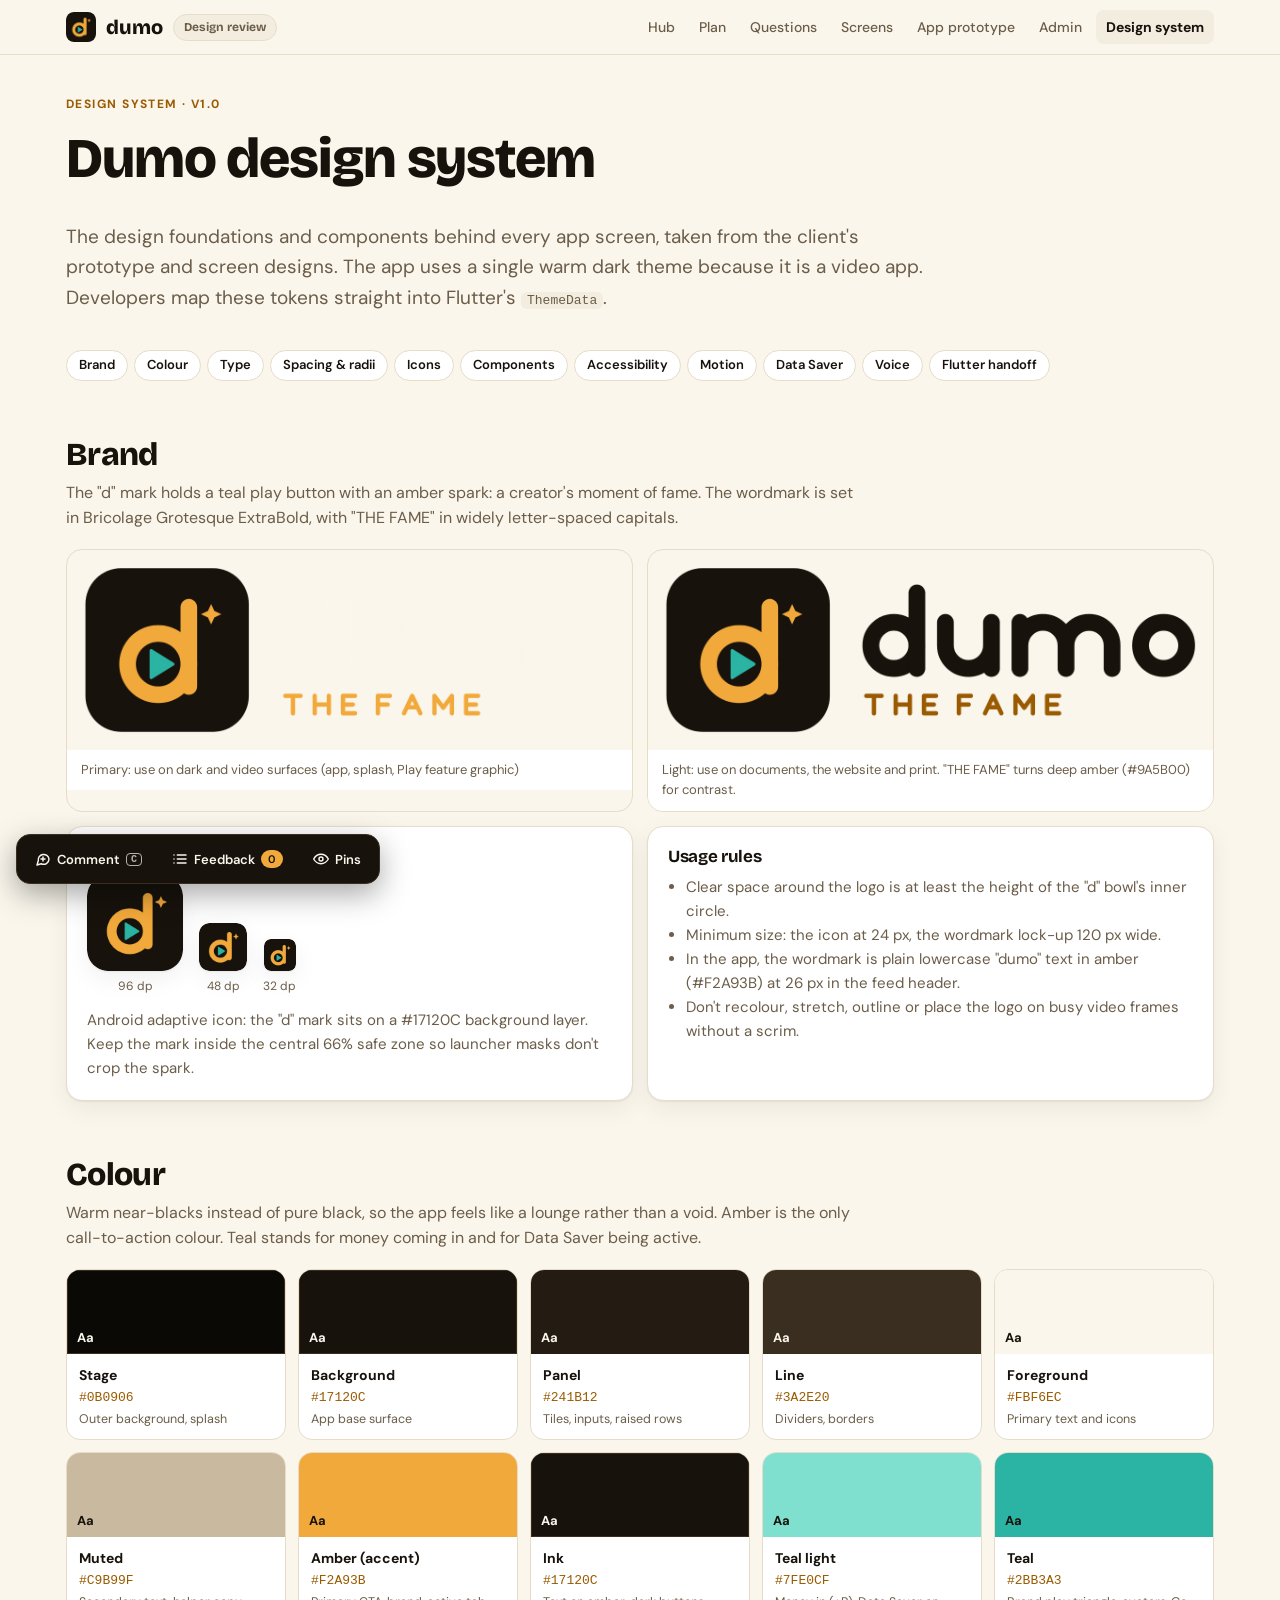
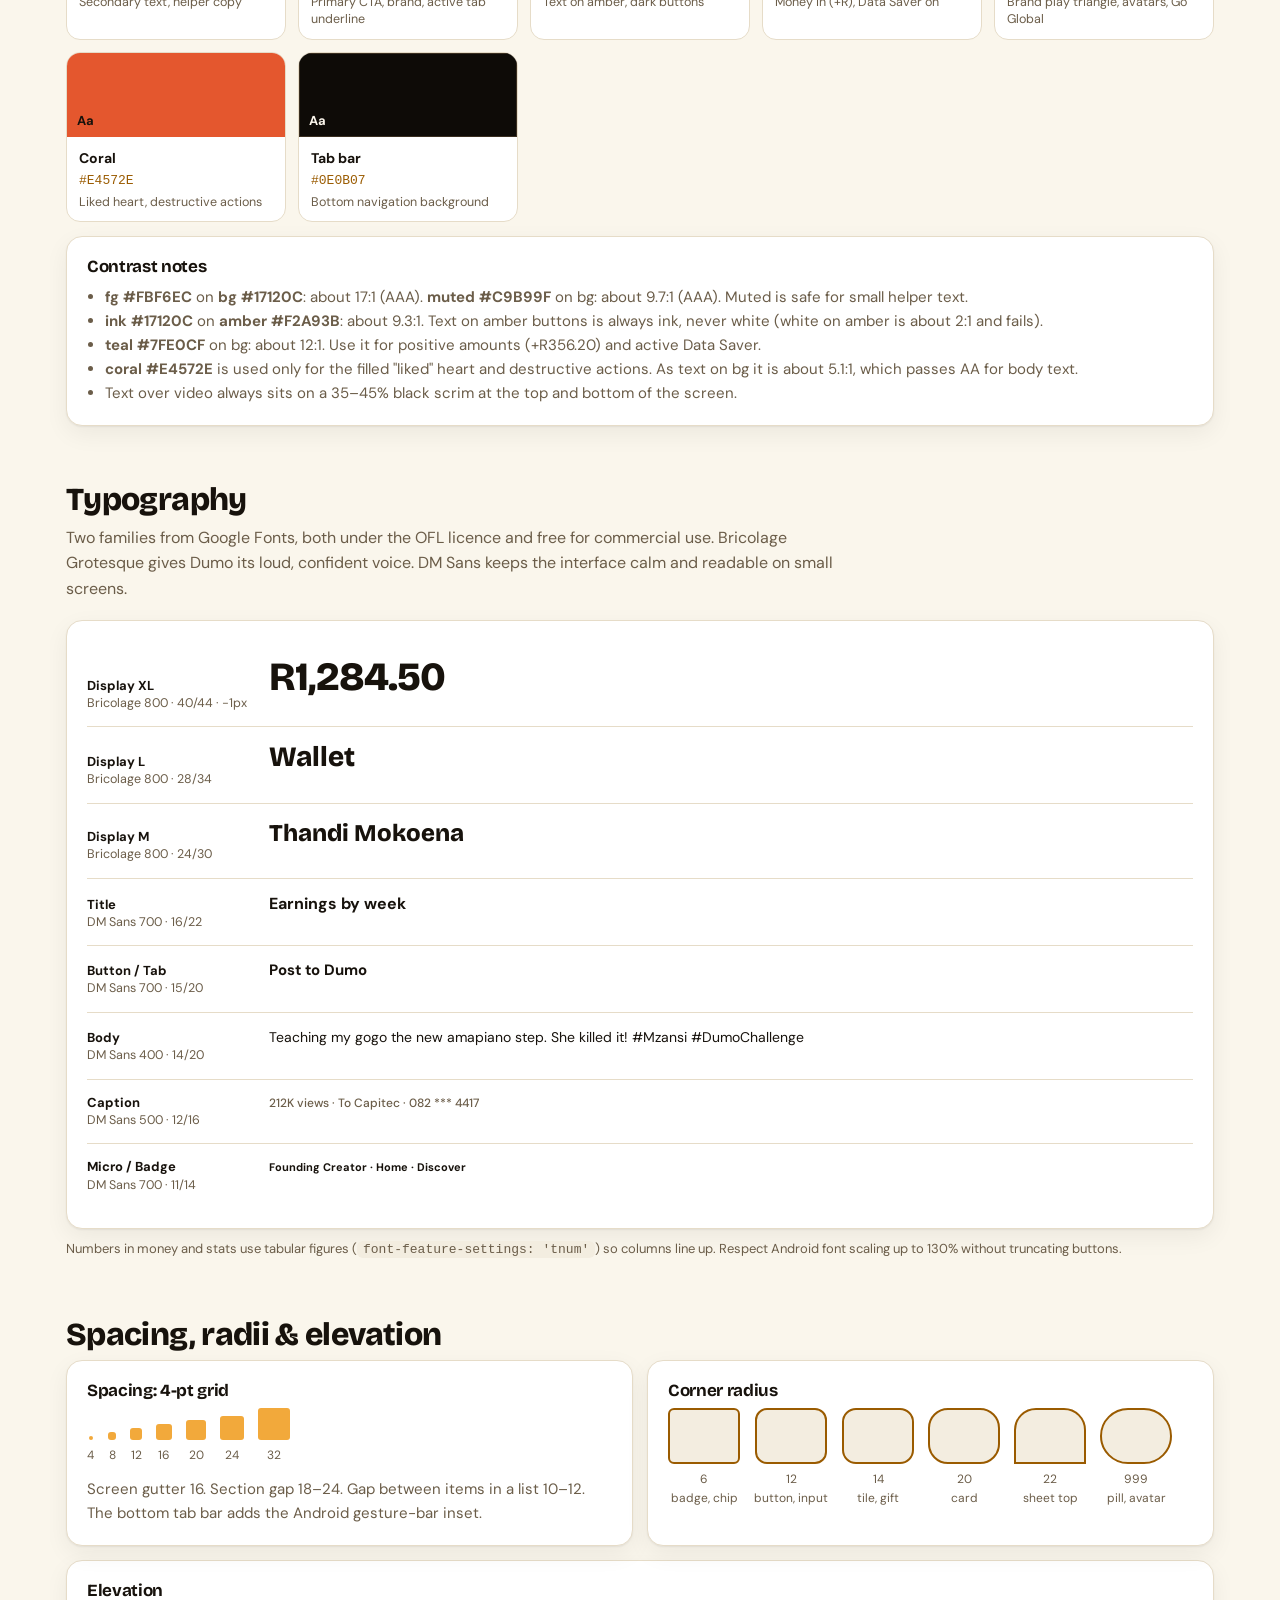
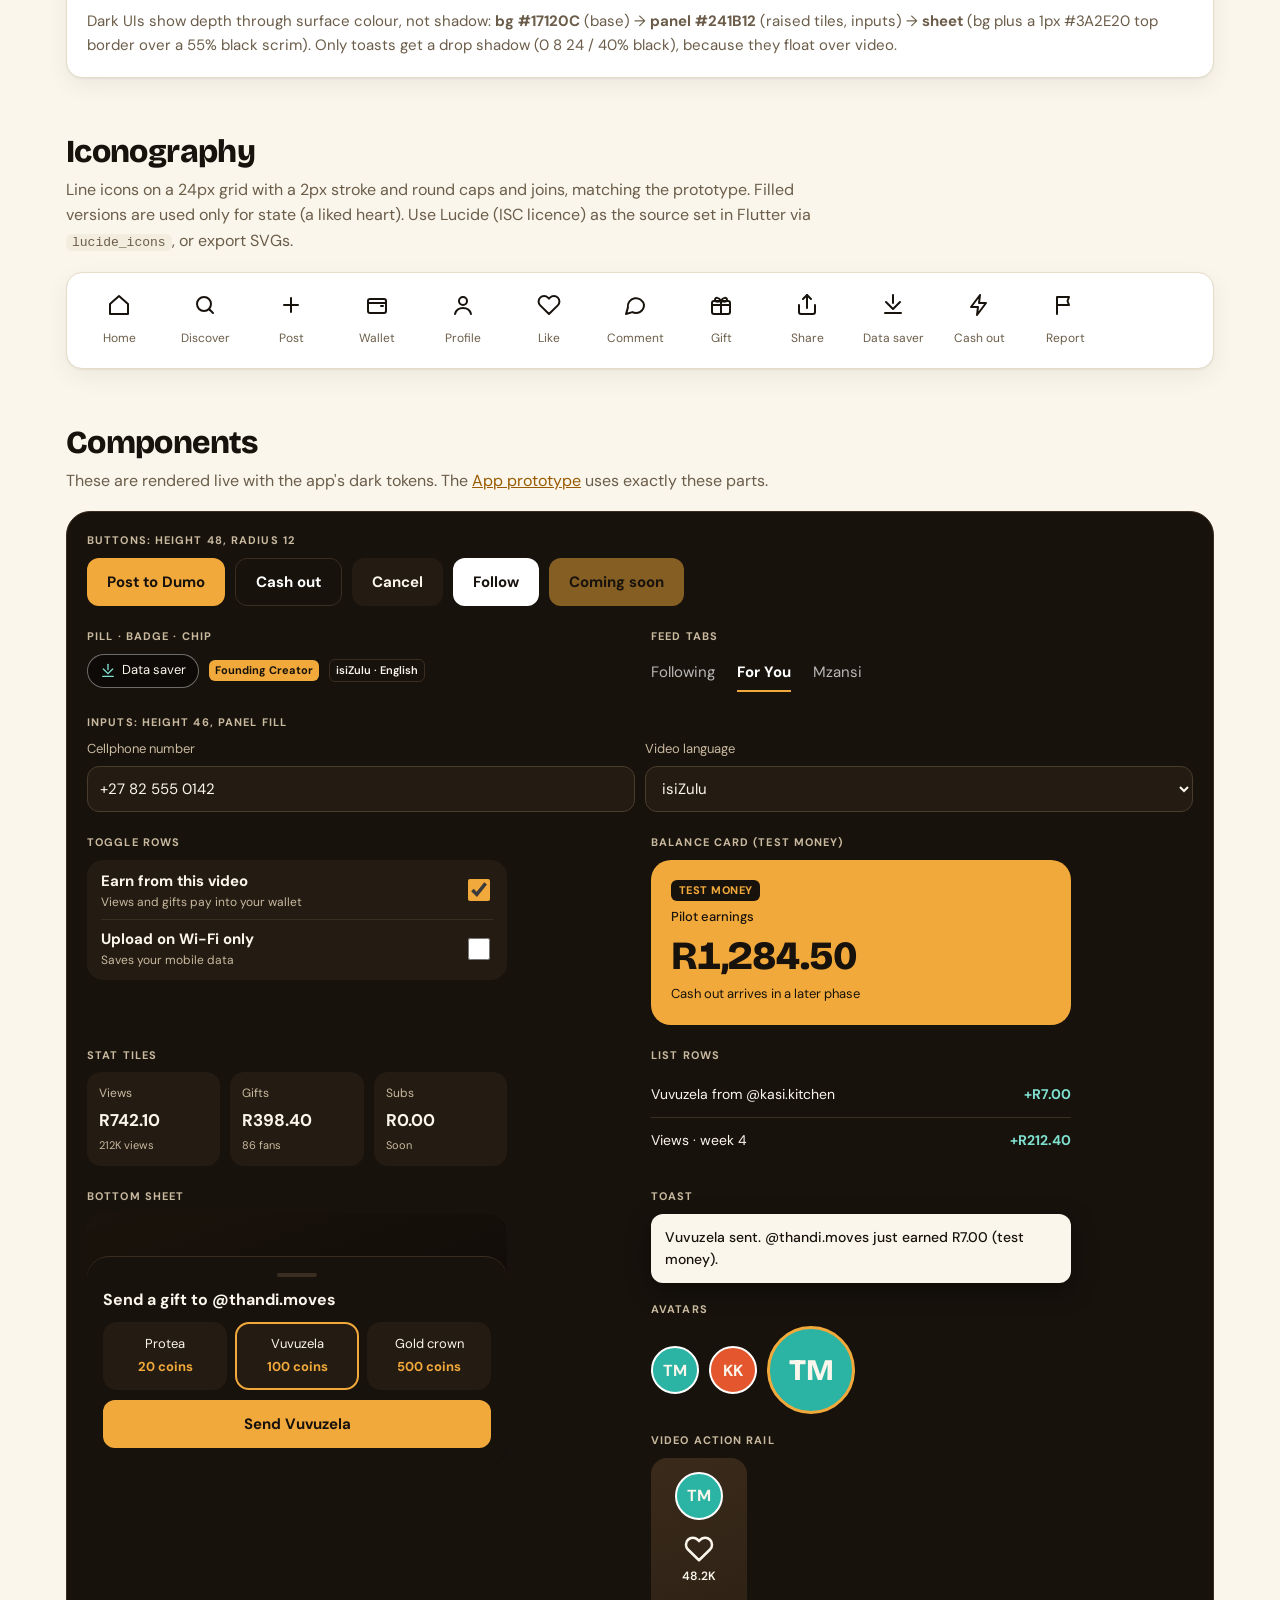
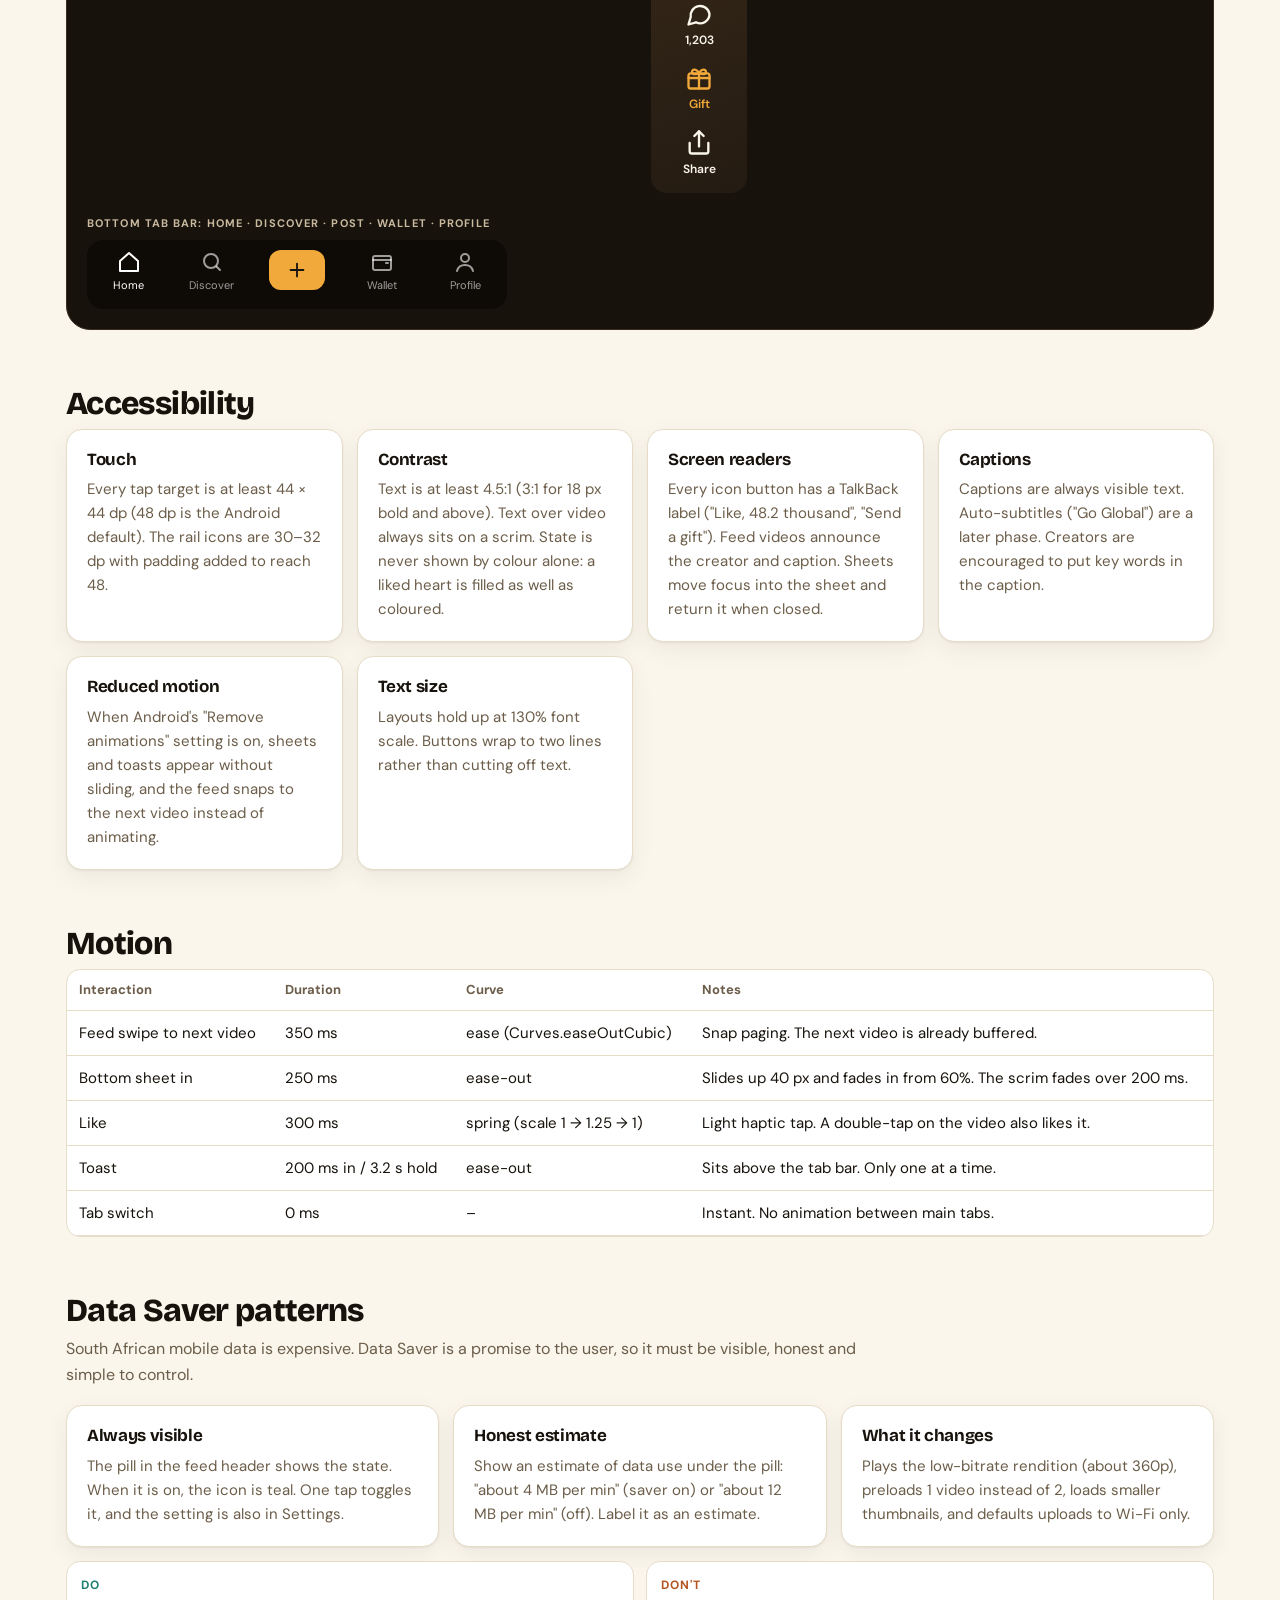
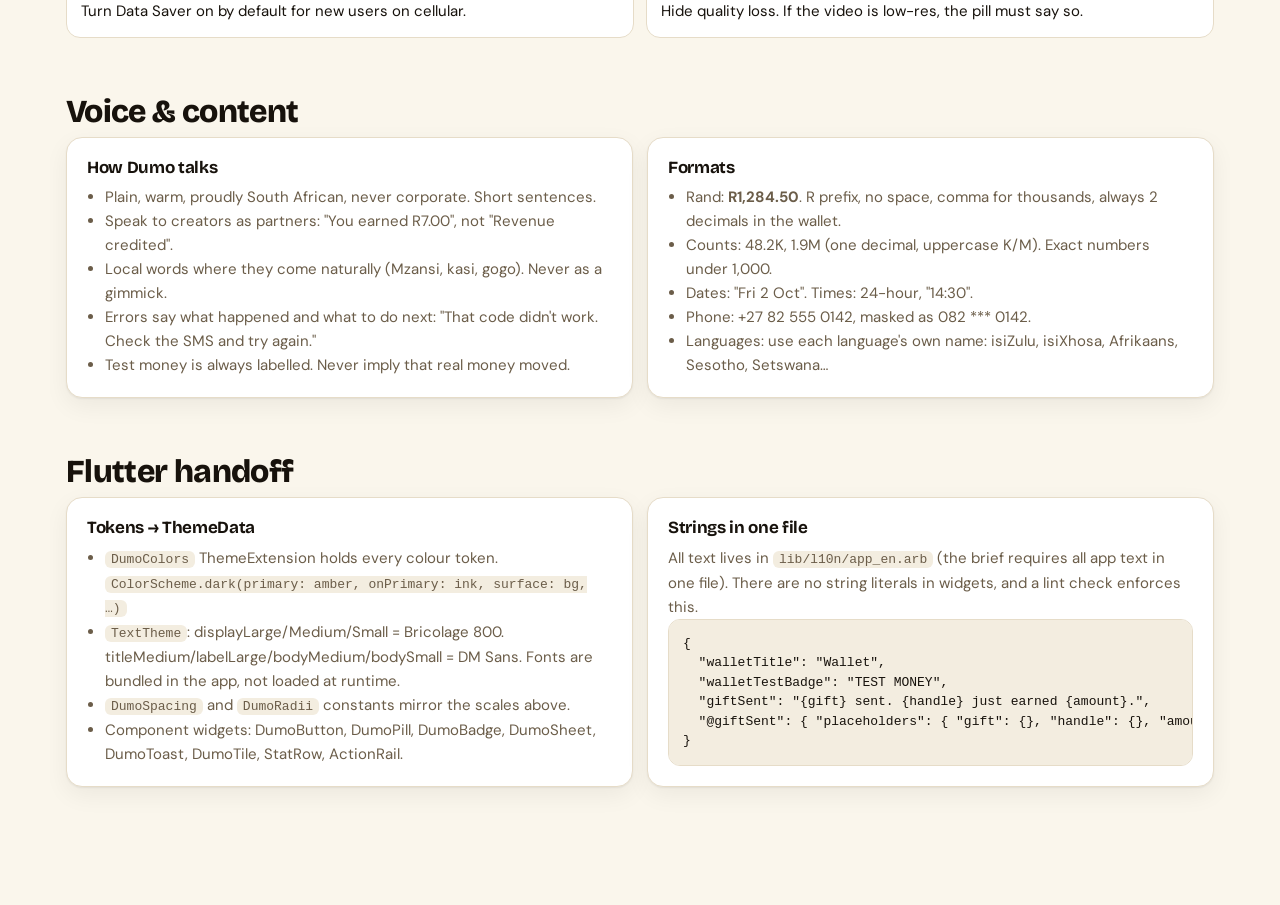
==== commit fb4bf381: "Apply official Dumo The Fame brand kit: logos, favicons, Deep Gold #9A5B00 Co-Authored-By: Claude Op" ====
--- a/design-system.html
+++ b/design-system.html
@@ -144,7 +144,7 @@
     <p class="sub">The "d" mark holds a teal play button with an amber spark: a creator's moment of fame. The wordmark is set in Bricolage Grotesque ExtraBold, with "THE FAME" in widely letter-spaced capitals.</p>
     <div class="grid2">
       <figure class="logo-tile" style="margin:0"><img src="assets/dumo-logo-dark.png" alt="Dumo The Fame logo on a dark background"><figcaption>Primary: use on dark and video surfaces (app, splash, Play feature graphic)</figcaption></figure>
-      <figure class="logo-tile" style="margin:0"><img src="assets/dumo-logo-light.png" alt="Dumo The Fame logo on a light background"><figcaption>Light: use on documents, the website and print. "THE FAME" turns deep amber (#A86A10) for contrast.</figcaption></figure>
+      <figure class="logo-tile" style="margin:0"><img src="assets/dumo-logo-light.png" alt="Dumo The Fame logo on a light background"><figcaption>Light: use on documents, the website and print. "THE FAME" turns deep amber (#9A5B00) for contrast.</figcaption></figure>
     </div>
     <div class="grid2" style="margin-top:14px">
       <div class="card">
--- a/assets/brand.css
+++ b/assets/brand.css
@@ -1,13 +1,13 @@
 /* Dumo design-review site: shared tokens + document-page styles.
    App prototype uses its own dark tokens (app/app.css) taken from the client prototype. */
 :root{
-  --amber:#F2A93B; --amber-deep:#A86A10; --teal:#2BB3A3; --teal-soft:#7FE0CF;
+  --amber:#F2A93B; --amber-deep:#9A5B00; --teal:#2BB3A3; --teal-soft:#7FE0CF;
   --coral:#E4572E; --ink:#17120C;
   --display:'Bricolage Grotesque','Arial Black',sans-serif;
   --body:'DM Sans','Segoe UI',Arial,sans-serif;
 
   --bg:#FAF6EC; --surface:#FFFFFF; --surface-2:#F3EDE0; --line:#E6DCC8;
-  --fg:#17120C; --muted:#6B5D49; --accent:#A86A10; --accent-bg:#F2A93B; --on-accent:#17120C;
+  --fg:#17120C; --muted:#6B5D49; --accent:#9A5B00; --accent-bg:#F2A93B; --on-accent:#17120C;
   --ok:#1E7F72; --warn:#B4541F; --info:#365FB8;
   --shadow:0 1px 2px rgba(23,18,12,.06),0 8px 24px rgba(23,18,12,.06);
   color-scheme:light;
